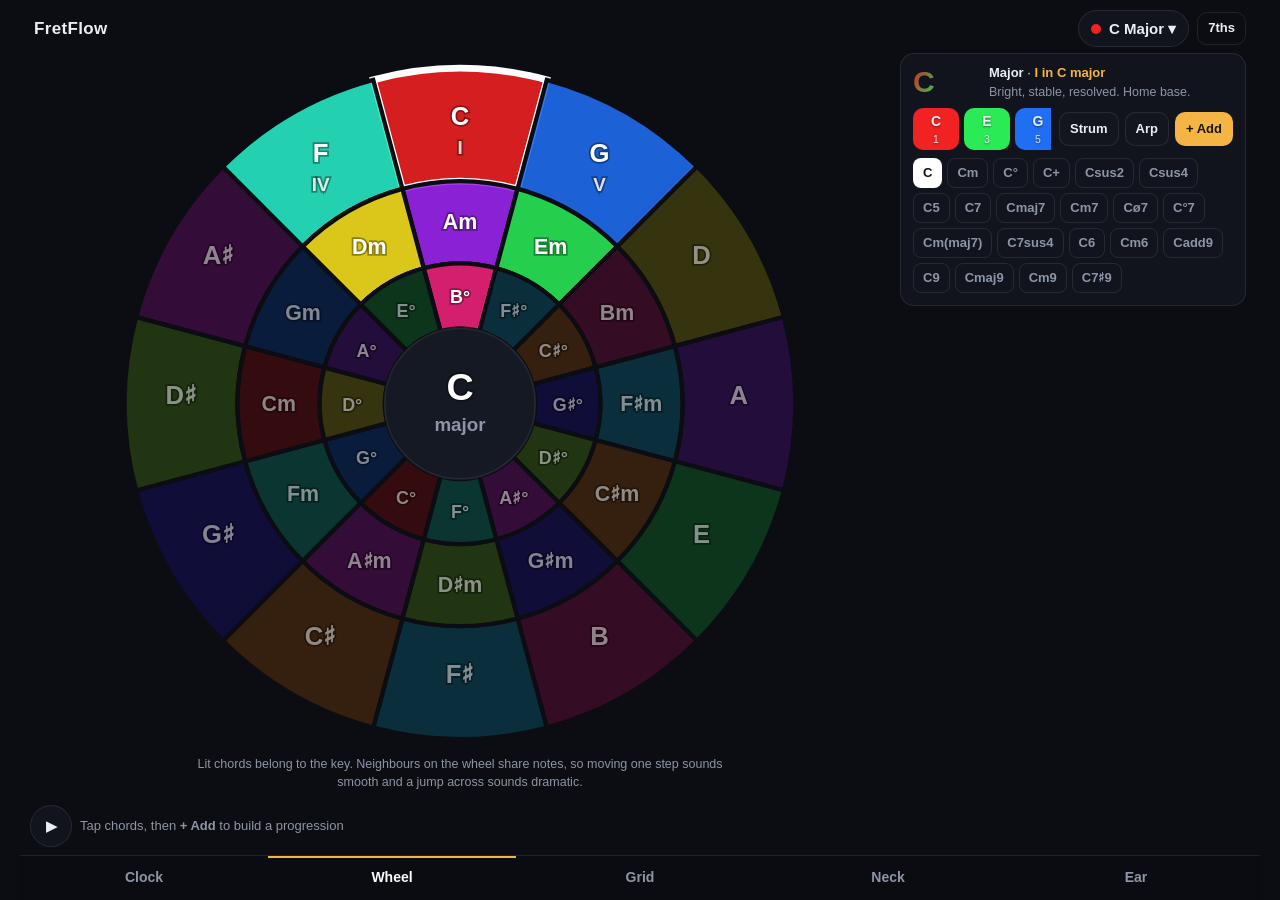
==== index.html @ 4416628d "FretFlow v2: modular rewrite with Clock, Wheel, Tonnetz, Neck and Ear views Keeps the Antigravity si" ====
<!doctype html>
<html lang="en">
<head>
  <meta charset="utf-8">
  <meta name="viewport" content="width=device-width, initial-scale=1, viewport-fit=cover">
  <meta name="theme-color" content="#0b0d12">
  <meta name="apple-mobile-web-app-capable" content="yes">
  <meta name="apple-mobile-web-app-status-bar-style" content="black-translucent">
  <meta name="apple-mobile-web-app-title" content="FretFlow">
  <title>FretFlow</title>
  <link rel="manifest" href="manifest.json">
  <link rel="icon" href="icons/icon.svg" type="image/svg+xml">
  <link rel="apple-touch-icon" href="icons/icon.svg">
  <link rel="stylesheet" href="css/app.css">
</head>
<body>
  <div id="wash"></div>
  <div class="app">
    <header class="top">
      <div class="brand">FretFlow</div>
      <button id="keyBtn" class="key-btn"></button>
      <button id="sevBtn" class="btn ghost small" title="Use 7th chords on the wheel">7ths</button>
    </header>
    <main></main>
    <aside id="inspector"></aside>
    <footer id="tray"></footer>
    <nav class="tabs"></nav>
  </div>
  <div id="sheet" class="sheet hidden"><div class="sheet-body"></div></div>
  <script type="module" src="js/app.js"></script>
</body>
</html>
---- css/app.css ----
:root {
  --bg: #0b0d12;
  --panel: rgba(20, 24, 33, 0.78);
  --panel-solid: #151924;
  --line: rgba(255, 255, 255, 0.09);
  --text: #eceef3;
  --dim: #8d95a8;
  --accent: #f5b544;
  --good: #4ade80;
  --bad: #f87171;
  --r: 14px;
  color-scheme: dark;
}
* { box-sizing: border-box; }
html, body { margin: 0; height: 100%; }
body {
  background: var(--bg); color: var(--text); overflow: hidden;
  font: 15px/1.4 -apple-system, BlinkMacSystemFont, "SF Pro Text", "Segoe UI", Inter, sans-serif;
  -webkit-tap-highlight-color: transparent; -webkit-user-select: none; user-select: none;
}
button { font: inherit; color: inherit; cursor: pointer; }
#wash { position: fixed; inset: 0; opacity: 0; transition: opacity 1.1s ease; pointer-events: none; z-index: 0; }
#wash.on { transition: opacity 0.06s; }

.app {
  position: relative; z-index: 1; height: 100dvh; max-width: 1240px; margin: 0 auto;
  display: grid; grid-template-columns: minmax(0, 1fr); grid-template-rows: auto minmax(0, 1fr) auto auto auto;
  padding-top: env(safe-area-inset-top);
}
header.top { display: flex; align-items: center; gap: 8px; padding: 10px 14px 6px; }
.brand { font-weight: 750; letter-spacing: 0.02em; margin-right: auto; font-size: 17px; }
.key-btn {
  display: flex; align-items: center; gap: 8px; border: 1px solid var(--line); background: var(--panel);
  padding: 7px 12px; border-radius: 999px; font-weight: 600; text-transform: capitalize;
}
.kdot { width: 10px; height: 10px; border-radius: 50%; }

/* buttons */
.btn {
  border: 1px solid var(--line); background: var(--panel); border-radius: 10px; padding: 8px 12px;
  font-weight: 600; font-size: 14px; white-space: nowrap;
}
.btn:active { transform: scale(0.97); }
.btn.primary { background: var(--accent); color: #1a1405; border-color: transparent; }
.btn.ghost { background: transparent; }
.btn.small { padding: 6px 10px; font-size: 13px; }
.btn.on { background: #fff; color: #111; }
.btn.round { width: 42px; height: 42px; border-radius: 50%; padding: 0; flex: none; }
.btn.wide { width: 100%; margin-top: 16px; padding: 12px; }

.seg-ctl { display: flex; flex-wrap: wrap; gap: 4px; background: rgba(255,255,255,0.05); padding: 4px; border-radius: 11px; }
.seg-ctl button { flex: 1; border: 0; background: transparent; padding: 7px 10px; border-radius: 8px; font-size: 13px; font-weight: 600; color: var(--dim); white-space: nowrap; }
.seg-ctl button.on { background: #fff; color: #111; }

/* views */
main { position: relative; min-height: 0; }
.view { position: absolute; inset: 0; display: none; flex-direction: column; padding: 0 10px; }
.view.active { display: flex; }
.stage { flex: 1; min-height: 0; display: flex; align-items: center; justify-content: center; }
.stage > svg { width: 100%; height: 100%; max-height: 100%; }
.hint { color: var(--dim); font-size: 12.5px; text-align: center; margin: 2px auto 6px; max-width: 560px; padding: 0 8px; }
.hint b { color: var(--text); }
svg text { fill: #fff; text-anchor: middle; font-weight: 650; paint-order: stroke; stroke: rgba(0,0,0,0.35); stroke-width: 2px; pointer-events: none; }

/* clock */
.clock .ring { fill: none; stroke: var(--line); stroke-width: 2; }
.clock .shape { stroke-width: 3; stroke-linejoin: round; transition: all 0.25s; }
.clock .cnode { cursor: pointer; }
.clock .cnode text { font-size: 14px; }
.clock .cnode.out text { fill: var(--dim); }
.clock .cnode.on circle { stroke: #fff; stroke-width: 2; }
.clock .cnode.root circle { stroke-width: 4; }
.clock .gap { font-size: 12px; fill: var(--dim); stroke: none; }
.clock .center-name { font-size: 34px; font-weight: 750; }
.clock .center-sub { font-size: 12px; fill: var(--dim); stroke: none; }

/* wheel */
.wheel .seg { cursor: pointer; }
.wheel .seg path { stroke: var(--bg); stroke-width: 2.5; transition: fill 0.3s; }
.wheel .seg .nm { font-size: 15px; }
.wheel .seg[data-ring="1"] .nm { font-size: 12.5px; }
.wheel .seg[data-ring="2"] .nm { font-size: 10.5px; }
.wheel .seg .rn { font-size: 11px; fill: rgba(255,255,255,0.85); }
.wheel .seg[data-ring="1"] .rn, .wheel .seg[data-ring="2"] .rn { display: none; }
.wheel .seg:not(.dia) text { fill: rgba(255,255,255,0.5); }
.wheel .seg.tonic path { stroke: var(--accent); stroke-width: 3.5; }
.wheel .seg.sel path { stroke: #fff; stroke-width: 4; }
.wheel .seg.beat path { filter: brightness(1.5); }
.wheel .hub { fill: var(--panel-solid); stroke: var(--line); cursor: pointer; }
.wheel .hub-key { font-size: 22px; font-weight: 750; }
.wheel .hub-mode { font-size: 11px; fill: var(--dim); stroke: none; }

/* tonnetz */
.tonnetz .tri { stroke: rgba(255,255,255,0.06); stroke-width: 1; cursor: pointer; transition: fill 0.2s; }
.tonnetz .tri.sel { stroke: #fff; stroke-width: 2.5; }
.tonnetz .tri.nb { stroke: var(--accent); stroke-width: 1.5; stroke-dasharray: 4 3; }
.tonnetz .tri-l { font-size: 10px; fill: rgba(255,255,255,0.32); stroke: none; }
.tonnetz .tri-l.dia { fill: rgba(255,255,255,0.75); }
.tonnetz .tri-l.sel { fill: #fff; font-size: 12px; }
.tonnetz .nb-tag { font-size: 10px; fill: var(--accent); stroke: none; font-weight: 800; }
.tonnetz .tnode { cursor: pointer; }
.tonnetz .tnode text { font-size: 10.5px; }
.tonnetz .tnode:not(.scale):not(.on) text { fill: rgba(255,255,255,0.45); }
.tonnetz .tnode.on circle { stroke: #fff; stroke-width: 2; }
.tonnetz .ppath { fill: none; stroke: #fff; stroke-width: 3; stroke-linejoin: round; stroke-linecap: round; opacity: 0.85; pointer-events: none; }
.tonnetz .pstep circle { fill: #fff; }
.tonnetz .pstep text { fill: #111; stroke: none; font-size: 10px; font-weight: 800; }
.tonnetz .pstep.beat circle { fill: var(--accent); }

/* fretboard */
.neck-scroll { width: 100%; height: 100%; overflow: auto; display: flex; -webkit-overflow-scrolling: touch; }
.neck-scroll.h { align-items: center; }
.neck-scroll.v { justify-content: center; }
.neck { flex: none; margin: auto; }
.neck-scroll.v .neck { margin: 0 auto; }
.neck .fret { stroke: rgba(255,255,255,0.22); stroke-width: 1.5; }
.neck .nut { stroke: #e8e2d0; stroke-width: 5; }
.neck .string { stroke: #b9b2a0; }
.neck .inlay { fill: rgba(255,255,255,0.12); }
.neck .fnum, .neck .sname { font-size: 11px; fill: var(--dim); stroke: none; font-weight: 600; }
.neck .hit { fill: transparent; cursor: pointer; }
.neck .fdot text { font-size: 11px; }
.neck .fdot.root circle { stroke: #fff; stroke-width: 2.5; }

/* inspector */
#inspector { min-width: 0; margin: 0 10px; padding: 10px 12px; background: var(--panel); border: 1px solid var(--line); border-radius: var(--r); backdrop-filter: blur(14px); -webkit-backdrop-filter: blur(14px); }
.insp-top { display: flex; align-items: center; gap: 12px; }
.cname { flex: none; font-size: 30px; font-weight: 800; line-height: 1; background: var(--g); -webkit-background-clip: text; background-clip: text; color: transparent; min-width: 64px; }
.cmeta { font-size: 13px; min-width: 0; }
.linkbtn { border: 0; background: none; color: var(--dim); text-decoration: underline; font-size: 12px; padding: 0 0 0 4px; }
.row2 { display: flex; align-items: center; gap: 8px; margin: 8px 0; flex-wrap: wrap; }
.row2 .pills { margin: 0; flex: 1; min-width: 0; flex-wrap: nowrap; overflow-x: auto; scrollbar-width: none; }
.row2 .acts { flex: none; }
.btn.icon { padding: 7px 10px; font-size: 13px; }
.cmeta .roman { color: var(--accent); font-weight: 650; }
.cmeta .roman.out { color: var(--dim); }
.pills { display: flex; gap: 5px; flex-wrap: wrap; }
.pill { min-width: 40px; border: 0; border-radius: 10px; padding: 4px 8px 3px; background: var(--c); display: flex; flex-direction: column; align-items: center; min-width: 46px; text-shadow: 0 1px 2px rgba(0,0,0,0.45); }
.pill b { font-size: 14px; }
.pill small { font-size: 10.5px; opacity: 0.9; }
.acts { display: flex; gap: 6px; flex-wrap: wrap; }
.feel { margin-top: 2px; font-size: 12.5px; color: var(--dim); line-height: 1.3; }
.types { display: flex; gap: 5px; overflow-x: auto; padding-bottom: 2px; scrollbar-width: none; }
.types::-webkit-scrollbar { display: none; }
.types button { flex: none; border: 1px solid var(--line); background: transparent; border-radius: 8px; padding: 5px 9px; font-size: 13px; font-weight: 600; color: var(--dim); }
.types button.on { background: #fff; color: #111; }

/* tray */
#tray { display: flex; align-items: center; gap: 8px; padding: 8px 10px; }
.chips { flex: 1; display: flex; gap: 6px; overflow-x: auto; scrollbar-width: none; min-height: 42px; align-items: center; }
.chips::-webkit-scrollbar { display: none; }
.chips .empty { color: var(--dim); font-size: 13px; }
.chip { position: relative; flex: none; padding: 5px 20px 5px 10px; border-radius: 10px; background: var(--g); border: 1px solid var(--line); display: flex; flex-direction: column; cursor: pointer; line-height: 1.15; }
.chip b { font-size: 14px; }
.chip small { font-size: 10.5px; opacity: 0.85; }
.chip.beat { outline: 2px solid #fff; }
.chip .x { position: absolute; right: 5px; top: 3px; font-size: 13px; opacity: 0.65; padding: 0 2px; }

/* tabs */
.tabs { display: grid; grid-template-columns: repeat(5, 1fr); border-top: 1px solid var(--line); background: rgba(11,13,18,0.85); padding-bottom: env(safe-area-inset-bottom); }
.tabs button { border: 0; background: transparent; padding: 12px 0; color: var(--dim); font-weight: 650; font-size: 14px; }
.tabs button.on { color: #fff; box-shadow: inset 0 2px 0 var(--accent); }

/* ear */
body.ear-mode #inspector, body.ear-mode #tray { display: none; }
#view-ear { align-items: center; gap: 10px; padding-top: 4px; overflow-y: auto; }
.ear-tabs { width: min(360px, 100%); }
.ear-controls { display: flex; flex-direction: column; gap: 8px; width: min(560px, 100%); }
.ear-controls .row { display: flex; gap: 8px; flex-wrap: wrap; align-items: center; justify-content: center; }
.ear-controls .row .seg-ctl { flex: 1; min-width: 200px; }
.chk { font-size: 13px; color: var(--dim); display: flex; gap: 6px; align-items: center; }
.ear-ring-wrap { width: min(420px, 92vw, 52dvh); aspect-ratio: 1; flex: none; }
.ear-ring { position: relative; width: 100%; height: 100%; }
.ear-btn { position: absolute; transform: translate(-50%, -50%); width: 17%; aspect-ratio: 1; border-radius: 50%; border: 2px solid transparent; background: var(--c); display: flex; flex-direction: column; align-items: center; justify-content: center; font-weight: 750; font-size: 17px; text-shadow: 0 1px 3px rgba(0,0,0,0.5); transition: transform 0.12s; }
.ear-btn small { font-size: 10px; font-weight: 600; opacity: 0.9; }
.ear-btn:active { transform: translate(-50%, -50%) scale(0.92); }
.ear-btn:disabled { opacity: 0.18; }
.ear-btn.correct { border-color: #fff; box-shadow: 0 0 0 4px var(--good); }
.ear-btn.wrong { box-shadow: 0 0 0 4px var(--bad); }
.ear-center { position: absolute; left: 50%; top: 50%; transform: translate(-50%, -50%); text-align: center; }
.ear-big { font-size: 34px; font-weight: 800; }
.ear-small { font-size: 12px; color: var(--dim); }
.ear-fb { min-height: 24px; font-weight: 650; text-align: center; }
.ear-fb.good { color: var(--good); }
.ear-fb.bad { color: var(--bad); }

/* settings sheet */
.sheet { position: fixed; inset: 0; z-index: 10; background: rgba(0,0,0,0.5); display: flex; align-items: flex-end; justify-content: center; }
.sheet.hidden { display: none; }
.sheet-body { width: min(560px, 100%); max-height: 88dvh; overflow-y: auto; background: var(--panel-solid); border-radius: 18px 18px 0 0; padding: 14px 16px calc(16px + env(safe-area-inset-bottom)); border: 1px solid var(--line); }
.sheet h3 { font-size: 12px; text-transform: uppercase; letter-spacing: 0.08em; color: var(--dim); margin: 14px 0 6px; }
.sheet .seg-ctl + .seg-ctl { margin-top: 6px; }
.grid12 { display: grid; grid-template-columns: repeat(6, 1fr); gap: 6px; margin-bottom: 8px; }
.grid12 button { border: 1px solid var(--line); background: transparent; border-radius: 9px; padding: 9px 0; font-weight: 700; box-shadow: inset 0 -3px 0 var(--c); }
.grid12 button.on { background: var(--c); }
.strip { display: grid; grid-template-columns: repeat(12, 1fr); gap: 2px; margin-top: 8px; }
.strip span { font-size: 10px; text-align: center; padding: 6px 0; border-radius: 4px; font-weight: 700; text-shadow: 0 1px 2px rgba(0,0,0,0.5); }

/* desktop: inspector beside the view */
@media (min-width: 980px) {
  .app { grid-template-columns: minmax(0, 1fr) 360px; grid-template-rows: auto minmax(0, 1fr) auto auto; }
  header.top { grid-column: 1 / -1; }
  main { grid-column: 1; grid-row: 2; }
  #inspector { grid-column: 2; grid-row: 2 / span 2; align-self: start; margin: 0 14px 0 0; }
  #tray { grid-column: 1; grid-row: 3; }
  .tabs { grid-column: 1 / -1; grid-row: 4; }
  .types { flex-wrap: wrap; overflow: visible; }
  body.ear-mode main { grid-column: 1 / -1; }
}
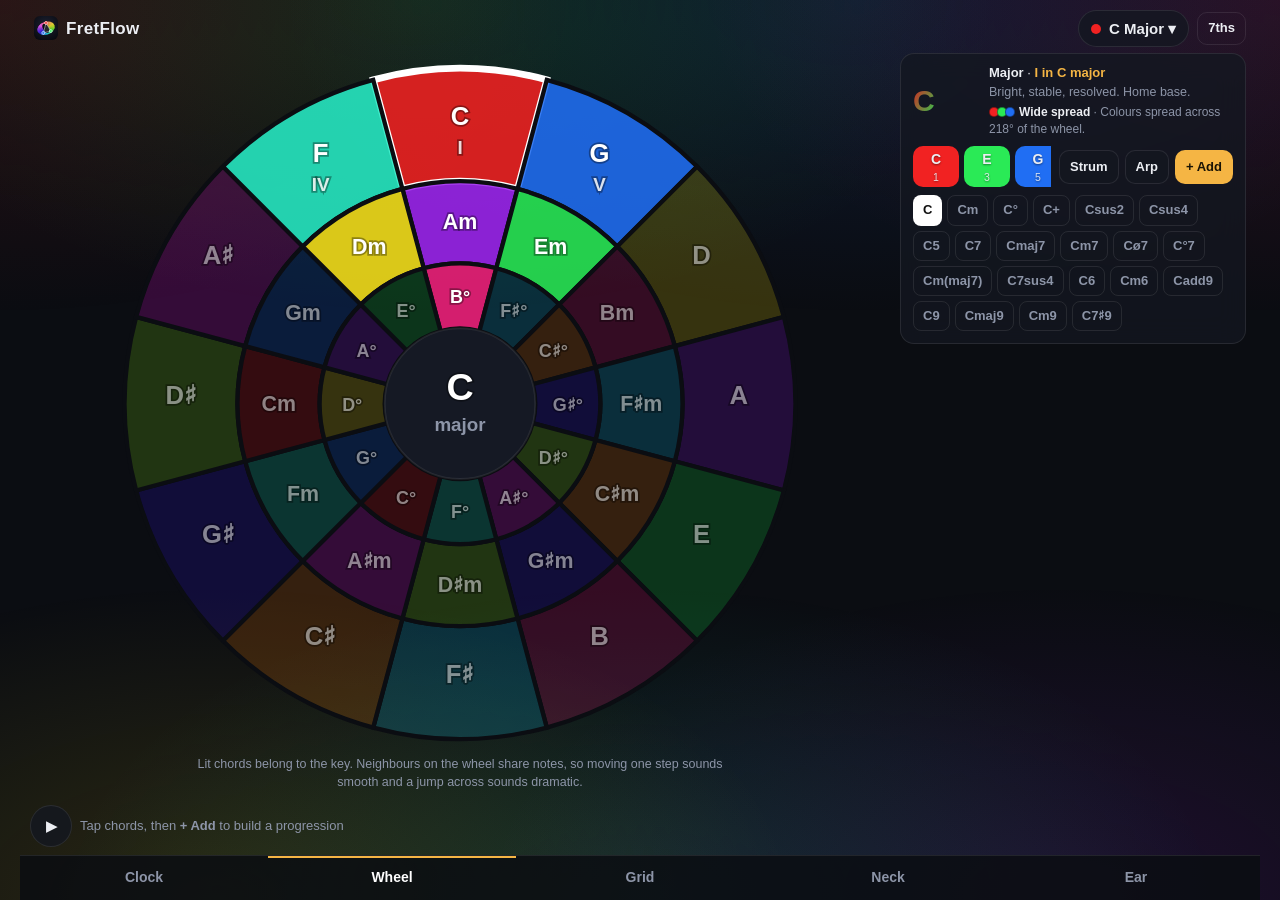
==== commit c54f623e: "Colour-theory layer, five-mode ear trainer, whole-note colour-wheel app icon - Clock follows the col" ====
--- a/index.html
+++ b/index.html
@@ -10,14 +10,15 @@
   <title>FretFlow</title>
   <link rel="manifest" href="manifest.json">
   <link rel="icon" href="icons/icon.svg" type="image/svg+xml">
-  <link rel="apple-touch-icon" href="icons/icon.svg">
+  <link rel="apple-touch-icon" href="icons/apple-touch-icon.png">
   <link rel="stylesheet" href="css/app.css">
 </head>
 <body>
+  <div id="keyglow"></div>
   <div id="wash"></div>
   <div class="app">
     <header class="top">
-      <div class="brand">FretFlow</div>
+      <div class="brand"><img src="icons/icon.svg" alt="" class="logo">FretFlow</div>
       <button id="keyBtn" class="key-btn"></button>
       <button id="sevBtn" class="btn ghost small" title="Use 7th chords on the wheel">7ths</button>
     </header>
--- a/css/app.css
+++ b/css/app.css
@@ -19,6 +19,7 @@
   -webkit-tap-highlight-color: transparent; -webkit-user-select: none; user-select: none;
 }
 button { font: inherit; color: inherit; cursor: pointer; }
+#keyglow { position: fixed; inset: 0; pointer-events: none; z-index: 0; transition: background 0.6s; }
 #wash { position: fixed; inset: 0; opacity: 0; transition: opacity 1.1s ease; pointer-events: none; z-index: 0; }
 #wash.on { transition: opacity 0.06s; }
 
@@ -28,6 +29,7 @@
   padding-top: env(safe-area-inset-top);
 }
 header.top { display: flex; align-items: center; gap: 8px; padding: 10px 14px 6px; }
+.brand .logo { width: 24px; height: 24px; border-radius: 6px; vertical-align: -6px; margin-right: 8px; }
 .brand { font-weight: 750; letter-spacing: 0.02em; margin-right: auto; font-size: 17px; }
 .key-btn {
   display: flex; align-items: center; gap: 8px; border: 1px solid var(--line); background: var(--panel);
@@ -163,8 +165,6 @@
 
 /* ear */
 body.ear-mode #inspector, body.ear-mode #tray { display: none; }
-#view-ear { align-items: center; gap: 10px; padding-top: 4px; overflow-y: auto; }
-.ear-tabs { width: min(360px, 100%); }
 .ear-controls { display: flex; flex-direction: column; gap: 8px; width: min(560px, 100%); }
 .ear-controls .row { display: flex; gap: 8px; flex-wrap: wrap; align-items: center; justify-content: center; }
 .ear-controls .row .seg-ctl { flex: 1; min-width: 200px; }
@@ -207,3 +207,74 @@
   .types { flex-wrap: wrap; overflow: visible; }
   body.ear-mode main { grid-column: 1 / -1; }
 }
+
+/* colour-scheme line + key palette */
+.scheme { margin-top: 4px; font-size: 12px; color: var(--dim); }
+.scheme b { color: var(--text); }
+.scheme .sw { display: inline-flex; vertical-align: -1px; margin-right: 6px; }
+.scheme .sw i { width: 10px; height: 10px; border-radius: 50%; margin-right: -2px; border: 1px solid rgba(0,0,0,0.4); }
+.palette { display: flex; gap: 3px; margin-top: 8px; }
+.palette span { flex: 1; text-align: center; font-size: 11px; font-weight: 700; padding: 7px 0; border-radius: 6px; text-shadow: 0 1px 2px rgba(0,0,0,0.5); }
+.sheet .sub { font-size: 12px; color: var(--dim); margin: 6px 0 0; }
+.sheet .sub b { color: var(--text); }
+.clock .hue-ring { pointer-events: none; }
+.clock .scheme-name { font-size: 12px; fill: var(--accent); stroke: none; font-weight: 700; }
+
+/* ear tab */
+#view-ear { overflow-y: auto; padding: 4px 12px 24px; align-items: center; gap: 10px; }
+.ear-modes { width: min(560px, 100%); flex: none; }
+.ear-modes button { padding: 8px 4px; }
+.ear-pane { display: none; width: min(560px, 100%); flex-direction: column; align-items: center; gap: 10px; }
+.ear-pane.on { display: flex; }
+.ear-pane .ear-ring-wrap { width: min(400px, 88vw, 50dvh); }
+.more { width: 100%; }
+.more summary { color: var(--dim); font-size: 13px; cursor: pointer; text-align: center; padding: 2px; }
+.more[open] summary { margin-bottom: 8px; }
+.more .row + .row { margin-top: 6px; }
+.dim { color: var(--dim); font-weight: 500; }
+.small { font-size: 12px; }
+p.small { margin: 6px 0; text-align: center; }
+.rt { font-size: 12px; padding: 1px 6px; border-radius: 6px; margin-left: 6px; }
+.rt.fast { background: rgba(74,222,128,0.2); color: var(--good); }
+.rt.ok { background: rgba(245,181,68,0.2); color: var(--accent); }
+.rt.slow { background: rgba(248,113,113,0.2); color: var(--bad); }
+.ear-small + .ear-small { margin-top: 4px; font-size: 11px; line-height: 1.3; }
+
+/* sing */
+.sing-stage { display: flex; flex-direction: column; align-items: center; gap: 12px; width: 100%; padding: 8px 0; }
+.sing-stage .target { width: 120px; height: 120px; border-radius: 50%; display: flex; align-items: center; justify-content: center; font-size: 44px; font-weight: 800; background: var(--c); box-shadow: 0 0 40px var(--c); text-shadow: 0 2px 6px rgba(0,0,0,0.5); }
+.meter { width: 100%; max-width: 380px; text-align: center; }
+.m-note { font-size: 28px; font-weight: 800; min-height: 36px; }
+.bar { position: relative; height: 14px; border-radius: 7px; margin: 6px 0; background: linear-gradient(90deg, rgba(248,113,113,0.5), rgba(245,181,68,0.4) 35%, rgba(74,222,128,0.6) 50%, rgba(245,181,68,0.4) 65%, rgba(248,113,113,0.5)); }
+.bar .mid { position: absolute; left: 50%; top: -3px; bottom: -3px; width: 2px; background: #fff; }
+.bar .needle { position: absolute; left: 50%; top: -6px; width: 6px; height: 26px; margin-left: -3px; border-radius: 3px; background: #fff; box-shadow: 0 0 8px #fff; transition: left 0.08s; }
+.m-cents { font-size: 13px; color: var(--dim); min-height: 18px; }
+
+/* anchors */
+.anchors { width: 100%; margin-top: 8px; }
+.anchors h4, .ear-pane h4 { margin: 14px 0 4px; font-size: 12px; text-transform: uppercase; letter-spacing: 0.08em; color: var(--dim); align-self: flex-start; }
+.anchors p.small { text-align: left; }
+.anchor-row { display: flex; align-items: center; gap: 8px; padding: 4px 0; }
+.anchor-row i { width: 12px; height: 12px; border-radius: 50%; flex: none; }
+.anchor-row b { width: 28px; flex: none; }
+.anchor-row input { flex: 1; min-width: 0; background: rgba(255,255,255,0.05); border: 1px solid var(--line); border-radius: 8px; padding: 7px 9px; color: var(--text); font: inherit; font-size: 14px; -webkit-user-select: text; user-select: text; }
+
+/* progress */
+.pcards { display: grid; grid-template-columns: repeat(4, 1fr); gap: 6px; width: 100%; }
+.pcards.two { grid-template-columns: 1fr 1fr; }
+.pcard { background: var(--panel); border: 1px solid var(--line); border-radius: 12px; padding: 10px 6px; text-align: center; display: flex; flex-direction: column; }
+.pcard b { font-size: 22px; }
+.pcard b small { font-size: 12px; color: var(--dim); }
+.pcard span { font-size: 11px; color: var(--dim); }
+.pchart { width: 100%; height: auto; }
+.pchart .ax { font-size: 9px; fill: var(--dim); stroke: none; font-weight: 600; }
+.pchart .singline { fill: none; stroke: #7dd3fc; stroke-width: 2; }
+.pchart .singdot { fill: #7dd3fc; }
+.legend { display: flex; gap: 14px; font-size: 11px; color: var(--dim); justify-content: center; }
+.legend i { display: inline-block; width: 9px; height: 9px; border-radius: 2px; margin-right: 5px; }
+.conf { display: grid; grid-template-columns: repeat(13, 1fr); gap: 1px; width: 100%; font-size: 10px; }
+.conf span { aspect-ratio: 1; display: flex; align-items: center; justify-content: center; border-radius: 3px; font-weight: 700; }
+.conf .hd { font-size: 9.5px; }
+.pernote { display: grid; grid-template-columns: repeat(6, 1fr); gap: 5px; width: 100%; }
+.pernote div { border-radius: 10px; padding: 6px 2px; text-align: center; border: 1px solid var(--line); box-shadow: inset 0 3px 0 var(--c); display: flex; flex-direction: column; font-size: 12px; }
+.pernote small { color: var(--dim); font-size: 10px; min-height: 12px; }
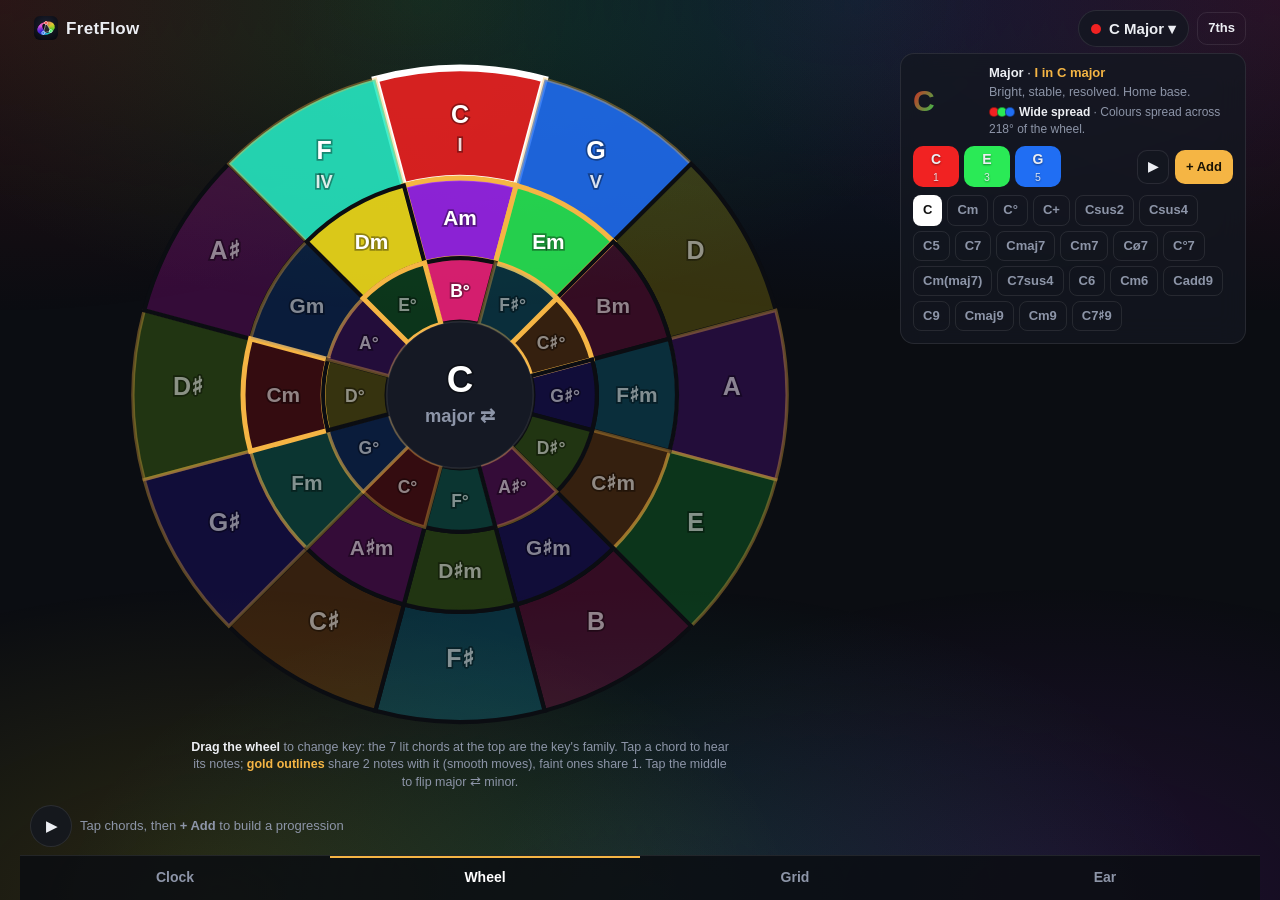
==== commit a8ea42ec: "Feedback round: plain ear buttons, no Neck tab, iPhone audio revive + no zoom, notes-then-chord taps" ====
--- a/index.html
+++ b/index.html
@@ -2,7 +2,7 @@
 <html lang="en">
 <head>
   <meta charset="utf-8">
-  <meta name="viewport" content="width=device-width, initial-scale=1, viewport-fit=cover">
+  <meta name="viewport" content="width=device-width, initial-scale=1, maximum-scale=1, user-scalable=no, viewport-fit=cover">
   <meta name="theme-color" content="#0b0d12">
   <meta name="apple-mobile-web-app-capable" content="yes">
   <meta name="apple-mobile-web-app-status-bar-style" content="black-translucent">
--- a/css/app.css
+++ b/css/app.css
@@ -11,7 +11,7 @@
   --r: 14px;
   color-scheme: dark;
 }
-* { box-sizing: border-box; }
+* { box-sizing: border-box; touch-action: manipulation; }
 html, body { margin: 0; height: 100%; }
 body {
   background: var(--bg); color: var(--text); overflow: hidden;
@@ -73,7 +73,9 @@
 .clock .cnode.on circle { stroke: #fff; stroke-width: 2; }
 .clock .cnode.root circle { stroke-width: 4; }
 .clock .gap { font-size: 12px; fill: var(--dim); stroke: none; }
-.clock .center-name { font-size: 34px; font-weight: 750; }
+.clock .center-name { font-size: 30px; font-weight: 750; }
+.clock .center-hit { fill: transparent; cursor: pointer; }
+.clock .center-play { font-size: 12px; fill: var(--dim); stroke: none; }
 .clock .center-sub { font-size: 12px; fill: var(--dim); stroke: none; }
 
 /* wheel */
@@ -87,6 +89,10 @@
 .wheel .seg:not(.dia) text { fill: rgba(255,255,255,0.5); }
 .wheel .seg.tonic path { stroke: var(--accent); stroke-width: 3.5; }
 .wheel .seg.sel path { stroke: #fff; stroke-width: 4; }
+.wheel .seg.share2 path { stroke: var(--accent); stroke-width: 3; }
+.wheel .seg.share1 path { stroke: rgba(245,181,68,0.35); stroke-width: 2; }
+.wheel { touch-action: none; cursor: grab; }
+.hint .k2 { color: var(--accent); font-weight: 650; }
 .wheel .seg.beat path { filter: brightness(1.5); }
 .wheel .hub { fill: var(--panel-solid); stroke: var(--line); cursor: pointer; }
 .wheel .hub-key { font-size: 22px; font-weight: 750; }
@@ -95,6 +101,8 @@
 /* tonnetz */
 .tonnetz .tri { stroke: rgba(255,255,255,0.06); stroke-width: 1; cursor: pointer; transition: fill 0.2s; }
 .tonnetz .tri.sel { stroke: #fff; stroke-width: 2.5; }
+.tonnetz .tri.ghost { stroke: rgba(255,255,255,0.025); }
+.tonnetz .tnode.ghost text { fill: rgba(255,255,255,0.22); stroke: none; }
 .tonnetz .tri.nb { stroke: var(--accent); stroke-width: 1.5; stroke-dasharray: 4 3; }
 .tonnetz .tri-l { font-size: 10px; fill: rgba(255,255,255,0.32); stroke: none; }
 .tonnetz .tri-l.dia { fill: rgba(255,255,255,0.75); }
@@ -109,21 +117,6 @@
 .tonnetz .pstep text { fill: #111; stroke: none; font-size: 10px; font-weight: 800; }
 .tonnetz .pstep.beat circle { fill: var(--accent); }
 
-/* fretboard */
-.neck-scroll { width: 100%; height: 100%; overflow: auto; display: flex; -webkit-overflow-scrolling: touch; }
-.neck-scroll.h { align-items: center; }
-.neck-scroll.v { justify-content: center; }
-.neck { flex: none; margin: auto; }
-.neck-scroll.v .neck { margin: 0 auto; }
-.neck .fret { stroke: rgba(255,255,255,0.22); stroke-width: 1.5; }
-.neck .nut { stroke: #e8e2d0; stroke-width: 5; }
-.neck .string { stroke: #b9b2a0; }
-.neck .inlay { fill: rgba(255,255,255,0.12); }
-.neck .fnum, .neck .sname { font-size: 11px; fill: var(--dim); stroke: none; font-weight: 600; }
-.neck .hit { fill: transparent; cursor: pointer; }
-.neck .fdot text { font-size: 11px; }
-.neck .fdot.root circle { stroke: #fff; stroke-width: 2.5; }
-
 /* inspector */
 #inspector { min-width: 0; margin: 0 10px; padding: 10px 12px; background: var(--panel); border: 1px solid var(--line); border-radius: var(--r); backdrop-filter: blur(14px); -webkit-backdrop-filter: blur(14px); }
 .insp-top { display: flex; align-items: center; gap: 12px; }
@@ -137,7 +130,7 @@
 .cmeta .roman { color: var(--accent); font-weight: 650; }
 .cmeta .roman.out { color: var(--dim); }
 .pills { display: flex; gap: 5px; flex-wrap: wrap; }
-.pill { min-width: 40px; border: 0; border-radius: 10px; padding: 4px 8px 3px; background: var(--c); display: flex; flex-direction: column; align-items: center; min-width: 46px; text-shadow: 0 1px 2px rgba(0,0,0,0.45); }
+.pill { min-width: 36px; border: 0; border-radius: 10px; padding: 4px 6px 3px; background: var(--c); display: flex; flex-direction: column; align-items: center; min-width: 46px; text-shadow: 0 1px 2px rgba(0,0,0,0.45); }
 .pill b { font-size: 14px; }
 .pill small { font-size: 10.5px; opacity: 0.9; }
 .acts { display: flex; gap: 6px; flex-wrap: wrap; }
@@ -159,7 +152,7 @@
 .chip .x { position: absolute; right: 5px; top: 3px; font-size: 13px; opacity: 0.65; padding: 0 2px; }
 
 /* tabs */
-.tabs { display: grid; grid-template-columns: repeat(5, 1fr); border-top: 1px solid var(--line); background: rgba(11,13,18,0.85); padding-bottom: env(safe-area-inset-bottom); }
+.tabs { display: grid; grid-template-columns: repeat(4, 1fr); border-top: 1px solid var(--line); background: rgba(11,13,18,0.85); padding-bottom: env(safe-area-inset-bottom); }
 .tabs button { border: 0; background: transparent; padding: 12px 0; color: var(--dim); font-weight: 650; font-size: 14px; }
 .tabs button.on { color: #fff; box-shadow: inset 0 2px 0 var(--accent); }
 
@@ -278,3 +271,5 @@
 .pernote { display: grid; grid-template-columns: repeat(6, 1fr); gap: 5px; width: 100%; }
 .pernote div { border-radius: 10px; padding: 6px 2px; text-align: center; border: 1px solid var(--line); box-shadow: inset 0 3px 0 var(--c); display: flex; flex-direction: column; font-size: 12px; }
 .pernote small { color: var(--dim); font-size: 10px; min-height: 12px; }
+
+.clock-tools { display: flex; justify-content: flex-end; padding: 2px 4px 0; position: relative; z-index: 2; height: 0; overflow: visible; }
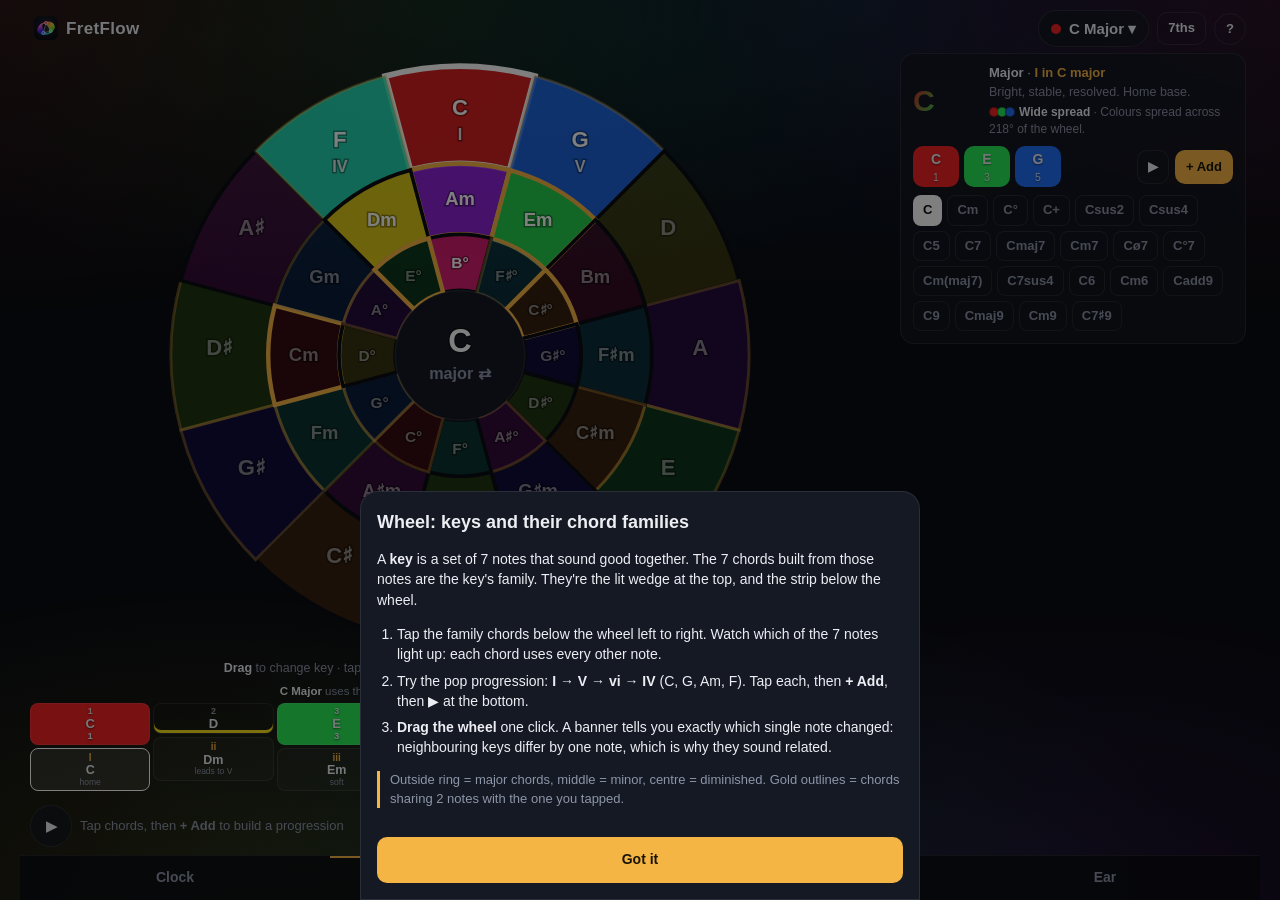
==== commit 1a7ba6b2: "Make Wheel and Grid explorable: Moves view (shared/moving notes) replaces Tonnetz, Wheel key strip +" ====
--- a/index.html
+++ b/index.html
@@ -21,6 +21,7 @@
       <div class="brand"><img src="icons/icon.svg" alt="" class="logo">FretFlow</div>
       <button id="keyBtn" class="key-btn"></button>
       <button id="sevBtn" class="btn ghost small" title="Use 7th chords on the wheel">7ths</button>
+      <button id="helpBtn" class="btn ghost small help-btn" title="What is this?">?</button>
     </header>
     <main></main>
     <aside id="inspector"></aside>
@@ -28,6 +29,7 @@
     <nav class="tabs"></nav>
   </div>
   <div id="sheet" class="sheet hidden"><div class="sheet-body"></div></div>
+  <div id="help" class="sheet hidden"><div class="sheet-body help-body"></div></div>
   <script type="module" src="js/app.js"></script>
 </body>
 </html>
--- a/css/app.css
+++ b/css/app.css
@@ -75,6 +75,9 @@
 .clock .gap { font-size: 12px; fill: var(--dim); stroke: none; }
 .clock .center-name { font-size: 30px; font-weight: 750; }
 .clock .center-hit { fill: transparent; cursor: pointer; }
+.clock .center-name.long { font-size: 24px; }
+.clock .cnode .rel { font-size: 9.5px; fill: rgba(255,255,255,0.85); stroke: none; }
+.clock .cnode.root .rel { fill: #fff; font-weight: 800; }
 .clock .center-play { font-size: 12px; fill: var(--dim); stroke: none; }
 .clock .center-sub { font-size: 12px; fill: var(--dim); stroke: none; }
 
@@ -273,3 +276,74 @@
 .pernote small { color: var(--dim); font-size: 10px; min-height: 12px; }
 
 .clock-tools { display: flex; justify-content: flex-end; padding: 2px 4px 0; position: relative; z-index: 2; height: 0; overflow: visible; }
+
+/* mic permission */
+.mic-box { width: 100%; }
+.mic-ask, .mic-warn { background: var(--panel); border: 1px solid var(--line); border-radius: 12px; padding: 10px 12px; font-size: 13px; display: flex; flex-direction: column; gap: 8px; align-items: flex-start; }
+.mic-warn { border-color: rgba(248,113,113,0.5); }
+.mic-warn ol { margin: 0; padding-left: 20px; line-height: 1.45; }
+.mic-warn p.small { text-align: left; margin: 0; }
+.mic-ok { font-size: 12px; color: var(--good); }
+
+/* wheel: key strip + toast */
+#view-wheel { position: absolute; }
+.wtoast { position: absolute; left: 50%; top: 6px; transform: translate(-50%, -8px); opacity: 0; transition: all 0.3s; background: var(--panel-solid); border: 1px solid var(--accent); border-radius: 12px; padding: 8px 12px; font-size: 13px; width: max-content; max-width: 92%; text-align: center; pointer-events: none; z-index: 3; }
+.wtoast.show { opacity: 1; transform: translate(-50%, 0); }
+.family { flex: none; margin: 0 0 6px; }
+.fhead { font-size: 11.5px; color: var(--dim); text-align: center; margin-bottom: 4px; }
+.fhead b { color: var(--text); text-transform: capitalize; }
+.fgrid { display: grid; grid-template-columns: repeat(7, 1fr); gap: 3px; }
+.fcol { display: flex; flex-direction: column; gap: 3px; min-width: 0; }
+.fnote { border: 1px solid var(--line); background: transparent; border-radius: 8px; padding: 3px 0 2px; font-weight: 750; font-size: 13px; display: flex; flex-direction: column; align-items: center; box-shadow: inset 0 -3px 0 var(--c); line-height: 1.1; }
+.fnote small { font-size: 9px; color: var(--dim); font-weight: 600; }
+.fnote i { font-style: normal; font-size: 9.5px; font-weight: 700; }
+.fnote.on { background: var(--c); box-shadow: none; text-shadow: 0 1px 2px rgba(0,0,0,0.5); }
+.fnote.on small { color: rgba(255,255,255,0.8); }
+.fchord { border: 1px solid var(--line); background: rgba(255,255,255,0.03); border-radius: 8px; padding: 3px 0; display: flex; flex-direction: column; align-items: center; line-height: 1.15; min-width: 0; }
+.fchord .rn { font-size: 10px; color: var(--accent); font-weight: 700; }
+.fchord b { font-size: 12.5px; white-space: nowrap; }
+.fchord small { font-size: 8.5px; color: var(--dim); white-space: nowrap; overflow: hidden; text-overflow: ellipsis; max-width: 100%; }
+.fchord.on { border-color: #fff; background: rgba(255,255,255,0.1); }
+
+/* moves */
+#view-moves { overflow-y: auto; }
+.mtrail { flex: none; display: flex; align-items: center; gap: 4px; overflow-x: auto; scrollbar-width: none; padding: 2px 0 4px; }
+.mtrail::-webkit-scrollbar { display: none; }
+.mtrail .lbl { font-size: 11px; color: var(--dim); text-transform: uppercase; letter-spacing: 0.06em; margin-right: 2px; }
+.mtrail .arr { color: var(--dim); font-size: 12px; }
+.tchip { flex: none; border: 1px solid var(--line); background: transparent; border-radius: 8px; padding: 3px 8px; font-weight: 700; font-size: 13px; box-shadow: inset 0 -2px 0 var(--c); }
+.tchip.on { background: var(--c); text-shadow: 0 1px 2px rgba(0,0,0,0.5); }
+.mtrail .btn { flex: none; margin-left: 6px; }
+.mstage { flex: none; height: min(44vh, 330px); }
+.moves-ring { width: 100%; height: 100%; }
+.moves-ring .ring { fill: none; stroke: var(--line); stroke-width: 2; }
+.moves-ring .mshape { stroke-width: 3; stroke-linejoin: round; }
+.moves-ring .mghost { fill: none; stroke: rgba(255,255,255,0.35); stroke-width: 2; stroke-dasharray: 5 5; }
+.moves-ring .marrow { fill: none; stroke: #fff; stroke-width: 2.5; }
+.moves-ring .mnode text { font-size: 12px; }
+.moves-ring .mnode:not(.on) text { fill: rgba(255,255,255,0.4); stroke: none; }
+.moves-ring .mnode.on circle { stroke: #fff; stroke-width: 2; }
+.moves-ring .mnode.moved circle { stroke: var(--accent); stroke-width: 4; }
+.moves-ring .mname { font-size: 30px; font-weight: 800; }
+.moves-ring .msub { font-size: 11px; fill: var(--dim); stroke: none; }
+.mcards { flex: none; display: grid; grid-template-columns: 1fr 1fr; gap: 6px; padding-bottom: 8px; }
+.mcard { text-align: left; border: 1px solid var(--line); background: var(--panel); border-radius: 12px; padding: 8px 10px; box-shadow: inset 3px 0 0 var(--c); display: flex; flex-direction: column; gap: 2px; }
+.mcard:active { transform: scale(0.98); }
+.mtop { display: flex; align-items: baseline; gap: 6px; }
+.mtop b { font-size: 18px; }
+.mtop .rn { font-size: 11px; color: var(--accent); font-weight: 700; }
+.mtop .rn.out { color: var(--dim); }
+.mtop .dots { margin-left: auto; font-size: 9px; letter-spacing: 1px; color: var(--accent); }
+.mtitle { font-size: 12.5px; font-weight: 700; }
+.mmove { font-size: 12.5px; }
+.mmove small, .mmove .keep { color: var(--dim); font-size: 11px; }
+.mblurb { font-size: 11px; color: var(--dim); line-height: 1.3; }
+
+/* help */
+.help-btn { width: 32px; height: 32px; border-radius: 50%; padding: 0; font-weight: 800; }
+.help-body h2 { font-size: 18px; margin: 4px 0 8px; }
+.help-body p, .help-body li { font-size: 14px; line-height: 1.45; }
+.help-body ol { padding-left: 20px; margin: 8px 0; }
+.help-body li { margin-bottom: 6px; }
+.help-body .tip { color: var(--dim); font-size: 13px; border-left: 3px solid var(--accent); padding-left: 10px; }
+body.moves-mode #inspector { display: none; }
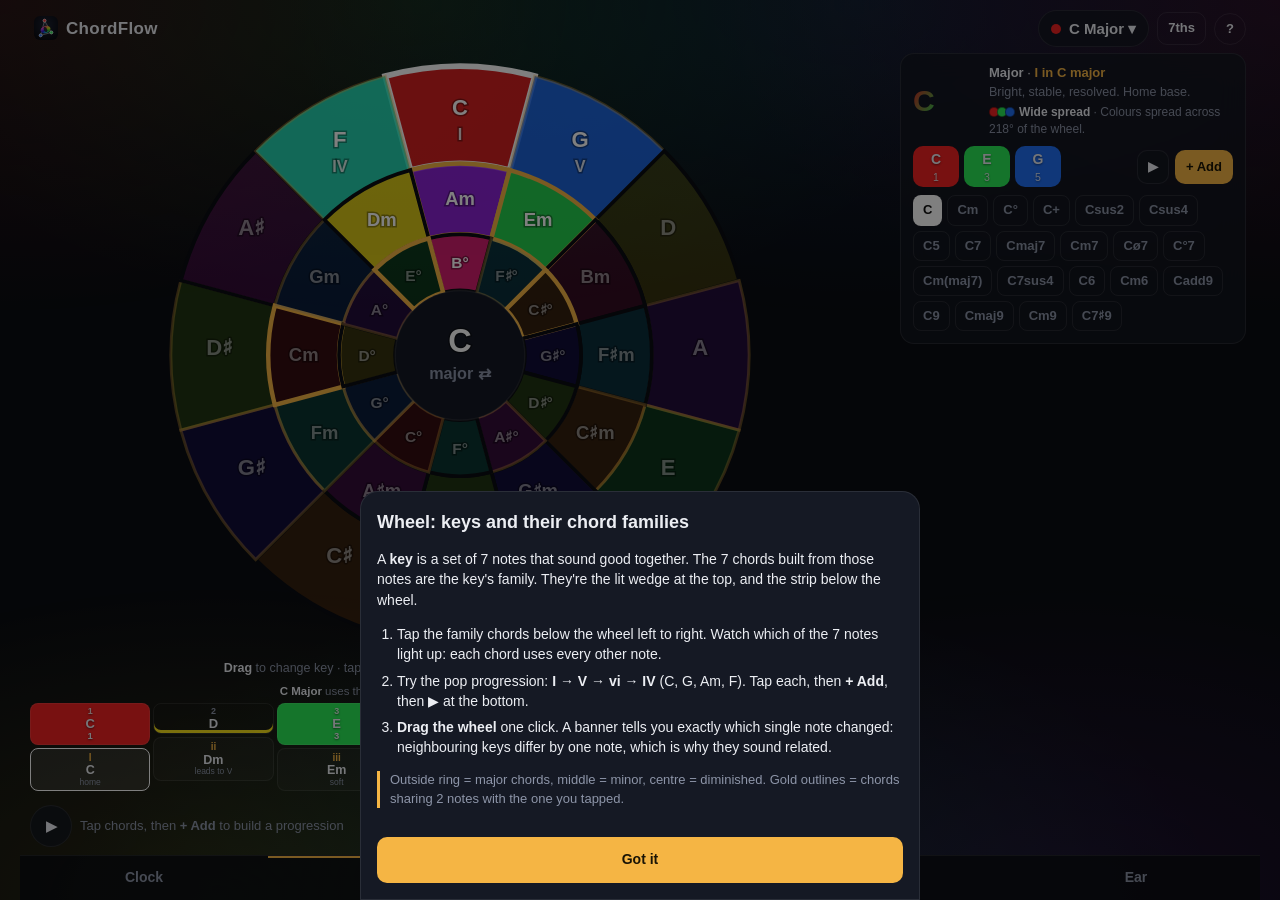
==== commit 8f85f01c: "Rename to ChordFlow; new icon: chord triangle behind a smaller colour-wheel whole note Co-Authored-B" ====
--- a/index.html
+++ b/index.html
@@ -6,8 +6,8 @@
   <meta name="theme-color" content="#0b0d12">
   <meta name="apple-mobile-web-app-capable" content="yes">
   <meta name="apple-mobile-web-app-status-bar-style" content="black-translucent">
-  <meta name="apple-mobile-web-app-title" content="FretFlow">
-  <title>FretFlow</title>
+  <meta name="apple-mobile-web-app-title" content="ChordFlow">
+  <title>ChordFlow</title>
   <link rel="manifest" href="manifest.json">
   <link rel="icon" href="icons/icon.svg" type="image/svg+xml">
   <link rel="apple-touch-icon" href="icons/apple-touch-icon.png">
@@ -18,7 +18,7 @@
   <div id="wash"></div>
   <div class="app">
     <header class="top">
-      <div class="brand"><img src="icons/icon.svg" alt="" class="logo">FretFlow</div>
+      <div class="brand"><img src="icons/icon.svg" alt="" class="logo">ChordFlow</div>
       <button id="keyBtn" class="key-btn"></button>
       <button id="sevBtn" class="btn ghost small" title="Use 7th chords on the wheel">7ths</button>
       <button id="helpBtn" class="btn ghost small help-btn" title="What is this?">?</button>
--- a/css/app.css
+++ b/css/app.css
@@ -155,7 +155,7 @@
 .chip .x { position: absolute; right: 5px; top: 3px; font-size: 13px; opacity: 0.65; padding: 0 2px; }
 
 /* tabs */
-.tabs { display: grid; grid-template-columns: repeat(4, 1fr); border-top: 1px solid var(--line); background: rgba(11,13,18,0.85); padding-bottom: env(safe-area-inset-bottom); }
+.tabs { display: grid; grid-template-columns: repeat(5, 1fr); border-top: 1px solid var(--line); background: rgba(11,13,18,0.85); padding-bottom: env(safe-area-inset-bottom); }
 .tabs button { border: 0; background: transparent; padding: 12px 0; color: var(--dim); font-weight: 650; font-size: 14px; }
 .tabs button.on { color: #fff; box-shadow: inset 0 2px 0 var(--accent); }
 
@@ -172,7 +172,8 @@
 .ear-btn:active { transform: translate(-50%, -50%) scale(0.92); }
 .ear-btn:disabled { opacity: 0.18; }
 .ear-btn.correct { border-color: #fff; box-shadow: 0 0 0 4px var(--good); }
-.ear-btn.wrong { box-shadow: 0 0 0 4px var(--bad); }
+.ear-btn.wrong { box-shadow: 0 0 0 4px var(--bad); opacity: 0.55; }
+.ear-btn.shown { border-color: #fff; border-style: dashed; }
 .ear-center { position: absolute; left: 50%; top: 50%; transform: translate(-50%, -50%); text-align: center; }
 .ear-big { font-size: 34px; font-weight: 800; }
 .ear-small { font-size: 12px; color: var(--dim); }
@@ -238,10 +239,12 @@
 
 /* sing */
 .sing-stage { display: flex; flex-direction: column; align-items: center; gap: 12px; width: 100%; padding: 8px 0; }
-.sing-stage .target { width: 120px; height: 120px; border-radius: 50%; display: flex; align-items: center; justify-content: center; font-size: 44px; font-weight: 800; background: var(--c); box-shadow: 0 0 40px var(--c); text-shadow: 0 2px 6px rgba(0,0,0,0.5); }
+.sing-stage .target { width: 120px; height: 120px; border-radius: 50%; display: flex; align-items: center; justify-content: center; font-size: 44px; font-weight: 800; background: var(--c); text-shadow: 0 2px 6px rgba(0,0,0,0.5); transition: background 0.3s, box-shadow 0.3s; }
+.sing-stage .target.lit { box-shadow: 0 0 50px var(--c); }
 .meter { width: 100%; max-width: 380px; text-align: center; }
 .m-note { font-size: 28px; font-weight: 800; min-height: 36px; }
 .bar { position: relative; height: 14px; border-radius: 7px; margin: 6px 0; background: linear-gradient(90deg, rgba(248,113,113,0.5), rgba(245,181,68,0.4) 35%, rgba(74,222,128,0.6) 50%, rgba(245,181,68,0.4) 65%, rgba(248,113,113,0.5)); }
+.bar .zone { position: absolute; top: -2px; bottom: -2px; border-radius: 6px; background: rgba(74,222,128,0.35); border: 1px solid rgba(74,222,128,0.8); }
 .bar .mid { position: absolute; left: 50%; top: -3px; bottom: -3px; width: 2px; background: #fff; }
 .bar .needle { position: absolute; left: 50%; top: -6px; width: 6px; height: 26px; margin-left: -3px; border-radius: 3px; background: #fff; box-shadow: 0 0 8px #fff; transition: left 0.08s; }
 .m-cents { font-size: 13px; color: var(--dim); min-height: 18px; }
@@ -275,7 +278,7 @@
 .pernote div { border-radius: 10px; padding: 6px 2px; text-align: center; border: 1px solid var(--line); box-shadow: inset 0 3px 0 var(--c); display: flex; flex-direction: column; font-size: 12px; }
 .pernote small { color: var(--dim); font-size: 10px; min-height: 12px; }
 
-.clock-tools { display: flex; justify-content: flex-end; padding: 2px 4px 0; position: relative; z-index: 2; height: 0; overflow: visible; }
+.clock-tools { display: flex; gap: 6px; padding: 2px 4px 0; position: relative; z-index: 2; height: 0; overflow: visible; }
 
 /* mic permission */
 .mic-box { width: 100%; }
@@ -347,3 +350,73 @@
 .help-body li { margin-bottom: 6px; }
 .help-body .tip { color: var(--dim); font-size: 13px; border-left: 3px solid var(--accent); padding-left: 10px; }
 body.moves-mode #inspector { display: none; }
+.mic-warn code { font-size: 11px; color: var(--text); word-break: break-word; }
+
+/* moves: fixed palette */
+.mcards { display: block; }
+.prow-h { font-size: 11px; text-transform: uppercase; letter-spacing: 0.06em; color: var(--text); margin: 6px 0 4px; font-weight: 700; }
+.prow-h .dim { text-transform: none; letter-spacing: 0; font-weight: 500; margin-left: 4px; }
+.prow { display: grid; gap: 4px; }
+.prow.k7 { grid-template-columns: repeat(7, 1fr); }
+.prow.k6 { grid-template-columns: repeat(6, 1fr); }
+.pcard { border: 1px solid var(--line); background: var(--panel); border-radius: 10px; padding: 5px 2px 4px; display: flex; flex-direction: column; align-items: center; gap: 1px; min-width: 0; box-shadow: inset 0 -3px 0 var(--c); line-height: 1.15; }
+.pcard .rn { font-size: 10px; color: var(--accent); font-weight: 700; }
+.pcard b { font-size: 14px; white-space: nowrap; }
+.pcard .dots { font-size: 7px; letter-spacing: 1px; color: var(--accent); min-height: 9px; }
+.pcard small { font-size: 9px; color: var(--dim); white-space: nowrap; overflow: hidden; text-overflow: ellipsis; max-width: 100%; }
+.pcard.close { border-color: rgba(245,181,68,0.6); }
+.pcard.here { background: var(--c); box-shadow: none; text-shadow: 0 1px 2px rgba(0,0,0,0.5); }
+.pcard.here .rn, .pcard.here small { color: #fff; }
+
+/* grid: multi-octave builder */
+#view-grid { overflow-y: auto; gap: 6px; padding-top: 4px; }
+.goctave { display: flex; align-items: center; gap: 6px; font-size: 12px; color: var(--dim); flex: none; }
+.goctave .sp { flex: 1; }
+.ggrid { display: grid; grid-template-columns: 14px repeat(12, minmax(0, 1fr)); gap: 2px; flex: none; width: 100%; }
+.goct { font-size: 10px; color: var(--dim); display: flex; align-items: center; justify-content: center; font-weight: 700; }
+.gcell { height: 54px; min-width: 0; border: 1px solid var(--line); border-radius: 7px; padding: 0; font-size: 10px; font-weight: 700; color: rgba(255,255,255,0.75); background: rgba(255,255,255,0.05); position: relative; overflow: hidden; }
+.gcell.blk { background: rgba(0,0,0,0.35); color: rgba(255,255,255,0.5); }
+.gcell::after { content: ''; position: absolute; left: 20%; right: 20%; bottom: 3px; height: 3px; border-radius: 2px; background: var(--c); opacity: 0.55; }
+.gcell.echo::before { content: ''; position: absolute; top: 4px; left: 50%; width: 6px; height: 6px; margin-left: -3px; border-radius: 50%; background: var(--c); }
+.gcell.on { background: var(--c); color: #fff; border-color: #fff; text-shadow: 0 1px 2px rgba(0,0,0,0.5); }
+.gcell.on::after { display: none; }
+.ginfo { background: var(--panel); border: 1px solid var(--line); border-radius: 14px; padding: 10px 12px; flex: none; }
+.gname { height: 30px; line-height: 30px; font-size: 28px; font-weight: 800; white-space: nowrap; overflow: hidden; text-overflow: ellipsis; }
+.gsub { height: 17px; line-height: 17px; font-size: 13px; color: var(--dim); white-space: nowrap; overflow: hidden; text-overflow: ellipsis; }
+.gsub b { color: var(--accent); }
+.gstack { height: 38px; display: flex; align-items: center; gap: 2px; overflow-x: auto; margin: 10px 0 8px; padding-bottom: 2px; scrollbar-width: none; }
+.gstack .lbl { font-size: 10px; color: var(--dim); text-transform: uppercase; margin: 0 4px; }
+.snote { flex: none; background: var(--c); border-radius: 8px; padding: 4px 7px; font-weight: 750; font-size: 13px; display: flex; flex-direction: column; align-items: center; text-shadow: 0 1px 2px rgba(0,0,0,0.5); line-height: 1.1; }
+.snote i { font-style: normal; font-size: 10px; }
+.sgap { flex: none; display: flex; flex-direction: column; align-items: center; font-weight: 800; font-size: 13px; color: var(--accent); padding: 0 3px; line-height: 1.1; }
+.sgap small { font-size: 8.5px; color: var(--dim); font-weight: 600; white-space: nowrap; }
+.gacts { display: flex; gap: 6px; }
+
+/* grid: tall layout (phones) — one column per octave, big buttons */
+.ggrid.tall { grid-template-columns: repeat(4, minmax(0, 1fr)); gap: 2px 5px; }
+.ggrid.tall .goct { font-size: 11px; padding-bottom: 2px; }
+.ggrid.tall .gcell { height: var(--rowh, 40px); font-size: 15px; border-radius: 9px; display: flex; align-items: center; justify-content: center; gap: 2px; }
+.ggrid.tall .gcell small { font-size: 10px; opacity: 0.6; font-weight: 600; }
+.ggrid.tall .gcell::after { left: 8px; right: auto; top: 10px; bottom: 10px; width: 4px; height: auto; }
+.ggrid.tall .gcell.echo::before { top: 50%; left: auto; right: 8px; margin: -3px 0 0; }
+.ggrid.tall .gcell.blk { margin: 0 8px; }
+.ginfo .gname { font-size: 24px; }
+.ginfo .gstack { margin: 6px 0; }
+
+.ginfo { padding: 8px 10px; }
+.ginfo .gacts .btn { flex: 1 1 0; min-width: 0; padding: 6px 2px; font-size: 13px; white-space: nowrap; }
+.ginfo .gsub { font-size: 12px; }
+
+/* sing: live mic level + trouble line */
+.meter .lvl { height: 4px; border-radius: 2px; background: rgba(255,255,255,0.08); overflow: hidden; margin-top: 6px; }
+.meter .lvl span { display: block; height: 100%; width: 0; background: #7dd3fc; transition: width 80ms linear; }
+.m-diag { min-height: 2.6em; font-size: 12px; color: var(--dim); margin-top: 4px; line-height: 1.3; }
+.m-diag.bad { color: #fca5a5; }
+
+/* clock: inversions */
+.clock-tools { align-items: flex-start; }
+.clock-tools .btn { flex: none; }
+.clock-tools .sp { flex: 1; }
+.clock .bassring { fill: none; stroke: #fff; stroke-width: 2; stroke-dasharray: 4 3; opacity: 0.9; }
+.clock .voicing { font-size: 12px; fill: #fff; stroke: none; text-anchor: middle; font-weight: 650; }
+.clock .voicing .dimt { fill: var(--dim); font-weight: 500; }
